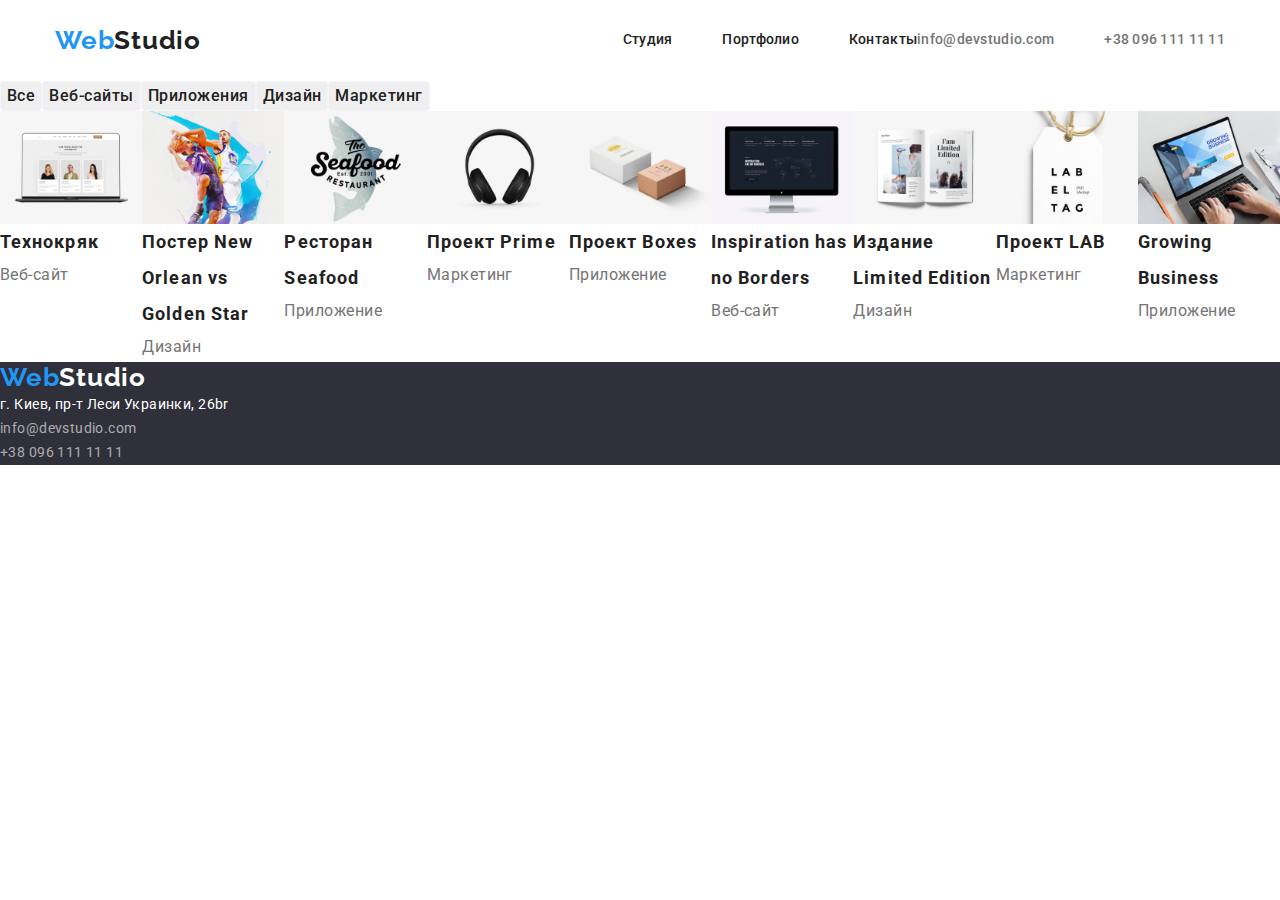
==== portfolio.html @ 3c3dd0c7 "Добавляет flex-box" ====
<!DOCTYPE html>
<html lang="en">
<head>
  <meta charset="UTF-8">
  <meta name="viewport" content="width=device-width, initial-scale=1.0">
  <title>Portfolio</title>
  <link rel="stylesheet" href="https://cdnjs.cloudflare.com/ajax/libs/modern-normalize/1.0.0/modern-normalize.min.css" integrity="sha512-ISS7cAi1PEhQ8jnbJpJZMd29NlhNj4AWYyLOSp2CE/CsHxTCu+r+t0D2yoJudVrd0/8fTVPUVDzY5Tvli75u/g==" crossorigin="anonymous" />
  <link rel="preconnect" href="https://fonts.gstatic.com">
  <link href="https://fonts.googleapis.com/css2?family=Raleway:wght@700&family=Roboto:wght@400;500;700;900&display=swap" rel="stylesheet">
  <link rel="stylesheet" href="./CSS/styles.css">
</head>
<body>

  <!-- Шапка сайта -->
  <header class="header">
    <div class="container header-container">
      <a class="header-logo" href="./index.html"><span class="web">Web</span>Studio</a>
      <div class="nav-container">
        <nav class="nav">
          <ul class="nav-list">
            <li class="nav-item">
              <a class="link" href="./index.html">Студия</a>
            </li>
            <li class="nav-item">
              <a class="link" href="./portfolio.html">Портфолио</a>
            </li>
            <li class="nav-item">
              <a class="link" href="#">Контакты</a>
            </li>
          </ul>
        </nav>
        <ul class="nav-list">
          <li class="nav-item">
            <a class="link-mail" href="mailto:info@devstudio.com">info@devstudio.com</a>
          </li>
          <li class="nav-item">
            <a class="link-phone" href="tel:+380961111111">+38 096 111 11 11</a>
          </li>
        </ul>
      </div> 
    </div>
  </header>
  <main>

    <!-- Коллекция -->
    <section class="main-container">
      <div>
        <h1 class="visually-hidden">Коллекция</h1>
        <ul class="buttons-filter">
            <li>
              <button class="btn-filter" type="button">Все</button>
            </li>
            <li>
              <button class="btn-filter" type="button">Веб-сайты</button>
            </li>
            <li>
              <button class="btn-filter" type="button">Приложения</button>
            </li>
            <li>
              <button class="btn-filter" type="button">Дизайн</button>
            </li>
            <li>
              <button class="btn-filter" type="button">Маркетинг</button>
          </li>
        </ul>
      </div>
      <div>  
        <ul class="portfolio-list">  
          <li class="portfolio-list-item">
            <a href=""></a>
              <img src="./images/portfolio/work/work1.jpg" alt="Технокряк">
              <h2 class="item-title">Технокряк</h2>
              <p class="item-text">Веб-сайт</p>
          </li> 
          <li class="portfolio-list-item">
            <img src="./images/portfolio/work/work2.jpg" alt="Постер New Orlean vs Golden Star">
            <h2 class="item-title">Постер <span lang="en">New Orlean vs Golden Star</span></h2>
            <p class="item-text">Дизайн</p>
          </li>
          <li class="portfolio-list-item">
            <img src="./images/portfolio/work/work3.jpg" alt="Ресторан Seafood">
            <h2 class="item-title">Ресторан <span lang="en">Seafood</span></h2>
            <p class="item-text">Приложение</p>
          </li>
          <li class="portfolio-list-item">
            <img src="./images/portfolio/work/work4.jpg" alt="Проект Prime">
            <h2 class="item-title">Проект <span lang="en">Prime</span></h2>
            <p class="item-text">Маркетинг</p>
          </li>
          <li class="portfolio-list-item">
            <img src="./images/portfolio/work/work5.jpg" alt="Проект Boxes">
            <h2 class="item-title">Проект <span lang="en">Boxes</span></h2>
            <p class="item-text">Приложение</p>
          </li>
          <li class="portfolio-list-item">
            <img src="./images/portfolio/work/work6.jpg" alt="Inspiration has no Borders">
            <h2 class="item-title"><span lang="en"></span>Inspiration has no Borders</h2>
            <p class="item-text">Веб-сайт</p>
          </li>
          <li class="portfolio-list-item">
            <img src="./images/portfolio/work/work7.jpg" alt="Издание Limited Edition">
            <h2 class="item-title">Издание <span lang="en">Limited Edition</span></h2>
            <p class="item-text">Дизайн</p>
          </li>
          <li class="portfolio-list-item">
            <img src="./images/portfolio/work/work8.jpg" alt="Проект LAB">
            <h2 class="item-title">Проект <span lang="en">LAB</span></h2>
            <p class="item-text">Маркетинг</p>
          </li>
          <li class="portfolio-list-item">
            <img src="./images/portfolio/work/work9.jpg" alt="Growing Business">
            <h2 class="item-title"><span lang="en">Growing Business</span></h2>
            <p class="item-text">Приложение</p>
          </li>
        </ul>
      </div>
    </section>
  </main>

  <!-- Футер -->
  <footer class="footer">
    <a class="footer-logo" href="./index.html">
      <span class="web">Web</span><span class="logo-white">Studio</span></a>
    <address class="address">
      г. Киев, пр-т Леси Украинки, 26br <br />
      <a class="footer-link" href="mailto:info@devstudio.com">info@devstudio.com</a><br />
      <a class="footer-link" href="tel:+380961111111">+38 096 111 11 11</a>
    </address>
  </footer>
  </body>
</html>
---- CSS/styles.css ----
:root {
  --primary-text-color: #212121; 
  --secondary-text-color: #757575;
  --primary-white-color: #ffffff;
  --secondary-black-color: #2F303A;
  --accent-color: #2196F3;
}

html {
  box-sizing: border-box;
}

*,
*::before,
*::after {
  box-sizing: inherit;
}

h1,
h2,
h3,
h4,
h5,
h6,
p {
  margin-top: 0;
  margin-bottom: 0;
}

body {
  color: var(--primary-text-color);
  background-color: var(--primary-white-color);
  font-family: 'Roboto', sans-serif;
  margin: 0;
}


a {
  text-decoration: none;
  color: var(--secondary-text-color);
}

address {
  font-style: inherit;
}

ul {
  margin-top: 0;
  margin-bottom: 0;
  padding: 0;
  list-style-type: none;
}

img {
  display: block;
  max-width: 100%;
  height: auto;
}

.visually-hidden {
  position: absolute !important;
  clip: rect(1px 1px 1px 1px);
  clip: rect(1px, 1px, 1px, 1px);
  padding: 0 !important;
  border: 0 !important;
  height: 1px !important;
  width: 1px !important;
  overflow: hidden;
}

.container {
  width: 1200px;
  padding-left: 15px;
  padding-right: 15px;
  margin: 0 auto;
}

.section {
  padding-top: 94px;
  padding-bottom: 94px;
}



/* Header (Шапка) */

.header-container {
  display: flex;
  justify-content: space-between;
}

.header-logo {
  margin: 25px 93px 25px 0px;
  font-weight: 700;
  font-size: 26px;
  line-height: 1.19;
  letter-spacing: 0.03em;
  color: var(--primary-text-color);
  font-family: 'Raleway', sans-serif;
}

.web {
  color: var(--accent-color);
}

.nav-container {
  display: flex;
  align-items: center;
}

.nav-list.menu {
  margin-right: 332px;
}

.nav-list {
  display: flex;
  font-weight: 500;
  font-size: 14px;
  line-height: 1.14;
  letter-spacing: 0.02em;
  list-style: none;
  text-decoration: none;
}

.nav-item:not(:last-child) {
  margin-right: 50px;
}

.nav-item .link {
  color: var(--primary-text-color);
}

.nav-list .link:hover,
.nav-list .link:focus {
  color: var(--accent-color);
}

.nav-list .link-mail:hover,
.nav-list .link-mail:focus {
  color: var(--accent-color);
}

.nav-list .link-phone:hover,
.nav-list .link-phone:focus {
  color: var(--accent-color);
}

/* Hero (Герой) */

.hero {
  background-color: var(--secondary-black-color);
}

.hero-title {
  font-weight: 900;
  font-size: 44px;
  line-height: 1.36;
  letter-spacing: 0.06em;
  color: #FFFFFF;
  text-transform: uppercase;
}

.button {
  width: 200px;
  height: 50px;
  background: #2196F3;
  border: 1px solid var(--accent-color);
  border-radius: 4px;
  color: #ffffff;
  font-family: 'Roboto', sans-serif;
}
 

/* Features (Особенности) */

.features-list {
  list-style: none;
  display: flex;
}

.features-item {
  font-weight: 700;
  font-size: 14px;
  line-height: 1.14;
  letter-spacing: 0.03em;
  color: var(--primary-text-color);
  text-transform: uppercase;
}

.features-text {
  font-weight: 400;
  font-size: 14px;
  line-height: 1.71;
  letter-spacing: 0.03em;
  color: var(--secondary-text-color);
}

/* Advantage (Преимущества) */

.advantages-title {
  font-weight: 700;
  font-size: 36px;
  line-height: 1.16;
  letter-spacing: 0.03em;
  color: var(--primary-text-color)
}

.advantages-list {
  list-style: none;
  display: flex;
}

/* Team (Команда) */

.team-list {
  display: flex;
}

.team-title {
  font-weight: 700;
  font-size: 36px;
  line-height: 1.16;
  letter-spacing: 0.03em;
  color: var(--primary-text-color)
}

.photo-title {
  font-weight: 500;
  font-size: 16px;
  line-height: 1.19;
  letter-spacing: 0.03em;
  color: var(--primary-text-color);
}

.photo-text {
  font-weight: 400;
  font-size: 16px;
  line-height: 1.19;
  letter-spacing: 0.03em;
  color: var(--secondary-text-color)
}

.team-list {
  list-style: none;
}

.team {
  background-color: #F5F4FA;
}

/* footer (Подвал) */

.footer-logo {
  font-weight: 700;
  font-size: 26px;
  line-height: 1.19;
  letter-spacing: 0.03em;
  font-family: 'Raleway', sans-serif;
}

.footer {
  background-color: var(--secondary-black-color);
}

.web {
  color: var(--accent-color);
}

.logo-white {
  color: #ffffff;
}

.address {
font-weight: 400;
font-size: 14px;
line-height: 1.71;
letter-spacing: 0.03em;
color: #FFFFFF;
}

.footer-link {
color: rgba(255, 255, 255, 0.6);
}

/* Portfolio */

.main-container {
list-style: none;
}

.buttons-filter {
  display: flex;
}

.btn-filter {
  font-weight: 500;
  font-size: 16px;
  line-height: 1.6;
  letter-spacing: 0.03em;
  font-family: inherit;
  color: var(--primary-text-color);
  border: 1px solid #F5F4FA;
  border-radius: 4px;
  font-family: 'Roboto', sans-serif;
}


.btn-filter:hover,
.btn-filter:focus {
  background-color: var(--accent-color);
}

/* Карточки портфолио */

.portfolio-list {
  display: flex;
}

.item-title {
  font-weight: 700;
  font-size: 18px;
  line-height: 2;
  letter-spacing: 0.06em;
  color:var(--primary-text-color)
  }

  .item-text {
    font-weight: 400;
    font-size: 16px;
    line-height: 1.9;
    letter-spacing: 0.03em;
    color: #757575;

  }
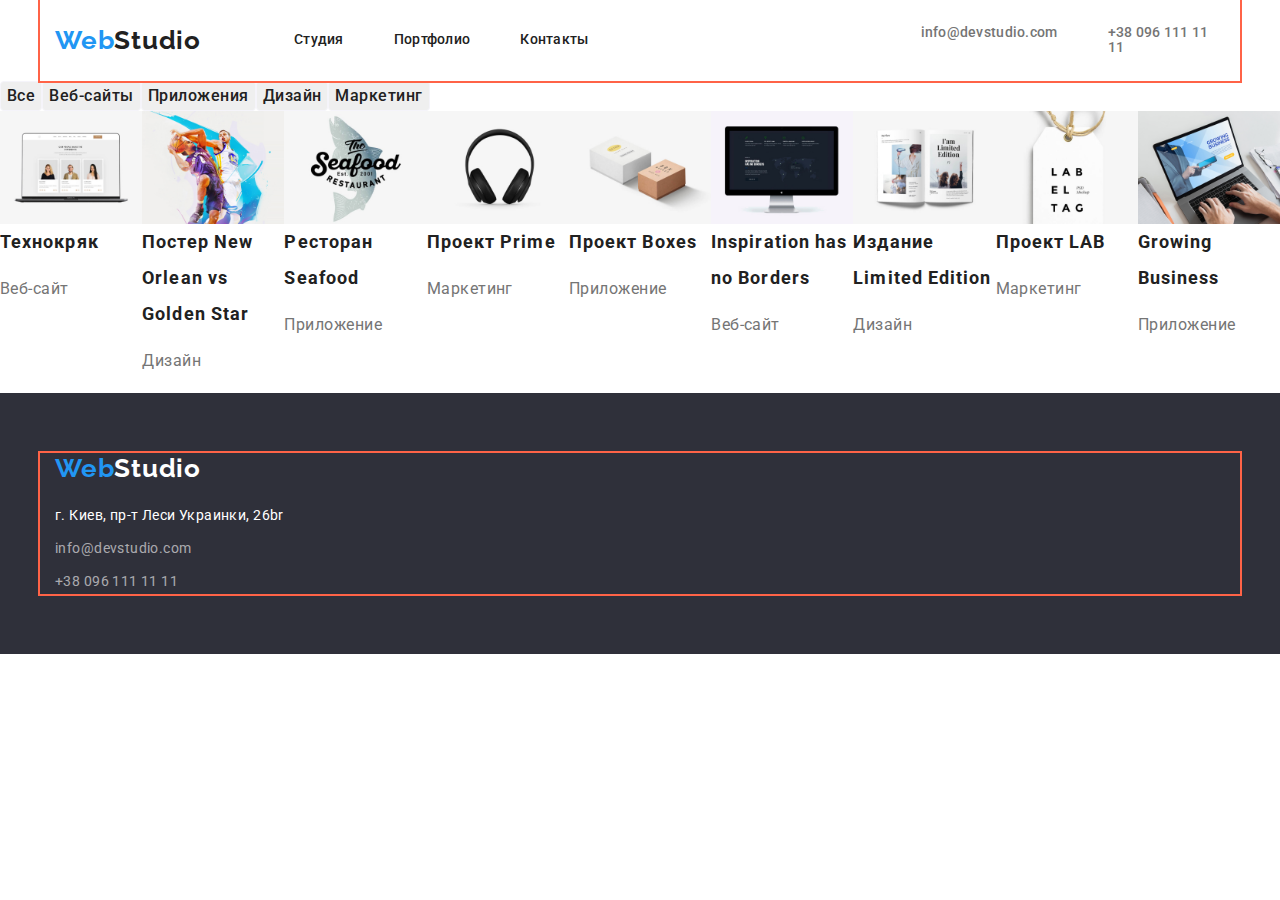
==== commit 100d65aa: "Добавляет стили Studio" ====
--- a/portfolio.html
+++ b/portfolio.html
@@ -14,10 +14,10 @@
   <!-- Шапка сайта -->
   <header class="header">
     <div class="container header-container">
-      <a class="header-logo" href="./index.html"><span class="web">Web</span>Studio</a>
       <div class="nav-container">
+        <a class="header-logo" href="./index.html"><span class="web">Web</span>Studio</a>
         <nav class="nav">
-          <ul class="nav-list">
+          <ul class="nav-list menu">
             <li class="nav-item">
               <a class="link" href="./index.html">Студия</a>
             </li>
@@ -37,7 +37,7 @@
             <a class="link-phone" href="tel:+380961111111">+38 096 111 11 11</a>
           </li>
         </ul>
-      </div> 
+      </div>
     </div>
   </header>
   <main>
@@ -119,13 +119,16 @@
 
   <!-- Футер -->
   <footer class="footer">
-    <a class="footer-logo" href="./index.html">
-      <span class="web">Web</span><span class="logo-white">Studio</span></a>
-    <address class="address">
-      г. Киев, пр-т Леси Украинки, 26br <br />
-      <a class="footer-link" href="mailto:info@devstudio.com">info@devstudio.com</a><br />
-      <a class="footer-link" href="tel:+380961111111">+38 096 111 11 11</a>
-    </address>
+    <div class="container footer-container">
+      <a class="footer-logo" href="./index.html">
+        <span class="web">Web</span><span class="logo-white">Studio</span>
+      </a>
+      <address class="address">
+        г. Киев, пр-т Леси Украинки, 26br <br />
+        <a class="footer-link" href="mailto:info@devstudio.com">info@devstudio.com</a><br />
+        <a class="footer-link" href="tel:+380961111111">+38 096 111 11 11</a>
+      </address>
+    </div>
   </footer>
   </body>
 </html>--- a/CSS/styles.css
+++ b/CSS/styles.css
@@ -24,7 +24,6 @@
 h6,
 p {
   margin-top: 0;
-  margin-bottom: 0;
 }
 
 body {
@@ -72,15 +71,18 @@
   width: 1200px;
   padding-left: 15px;
   padding-right: 15px;
-  margin: 0 auto;
+  margin-right: auto;
+  margin-left: auto;
+  align-content: center;
+  vertical-align: baseline;
+  outline: 2px solid tomato;
 }
 
 .section {
   padding-top: 94px;
   padding-bottom: 94px;
-}
-
-
+  outline: 2px solid tomato;
+}
 
 /* Header (Шапка) */
 
@@ -149,9 +151,12 @@
 
 .hero {
   background-color: var(--secondary-black-color);
+  text-align: center;
+  padding: 200px 0;
 }
 
 .hero-title {
+  margin-bottom: 30px;
   font-weight: 900;
   font-size: 44px;
   line-height: 1.36;
@@ -163,22 +168,44 @@
 .button {
   width: 200px;
   height: 50px;
+  font-weight: 700;
+  font-size: 16px;
+  line-height: 1.88;
+  letter-spacing: 0.06em;
   background: #2196F3;
   border: 1px solid var(--accent-color);
   border-radius: 4px;
   color: #ffffff;
   font-family: 'Roboto', sans-serif;
+  cursor: pointer;
+  align-items: center;
+  text-align: center;
+  justify-content: center;
 }
  
 
 /* Features (Особенности) */
 
+.section-features {
+  padding-bottom: 0;
+}
+
 .features-list {
   list-style: none;
   display: flex;
 }
 
 .features-item {
+  width: calc((100% - 90px) / 4);
+}
+
+.features-item:not(:last-child) {
+  margin-right: 30px;
+}
+
+
+.features-title-item {
+  margin-bottom: 10px;
   font-weight: 700;
   font-size: 14px;
   line-height: 1.14;
@@ -197,17 +224,31 @@
 
 /* Advantage (Преимущества) */
 
+.section.section-advantages {
+  margin-top: 0px;
+}
+
 .advantages-title {
+  margin-bottom: 50px;
   font-weight: 700;
   font-size: 36px;
   line-height: 1.16;
   letter-spacing: 0.03em;
-  color: var(--primary-text-color)
+  color: var(--primary-text-color);
+  text-align: center;
 }
 
 .advantages-list {
-  list-style: none;
-  display: flex;
+  display: flex;
+  list-style: none;
+}
+
+.advantages-item {
+width: calc((100% - 60px) / 3);
+}
+
+.advantages-item:not(:last-child) {
+  margin-right: 30px;
 }
 
 /* Team (Команда) */
@@ -216,41 +257,67 @@
   display: flex;
 }
 
+.team-item {
+  width: calc((100% - 90px) / 4);
+  background: #FFFFFF;
+  box-shadow: 0px 1px 3px rgba(0, 0, 0, 0.12), 0px 1px 1px rgba(0, 0, 0, 0.14), 0px 2px 1px rgba(0, 0, 0, 0.2);
+  border-radius: 0px 0px 4px 4px;
+}
+
+.team-item:not(:last-child) {
+  margin-right: 30px;
+}
+
 .team-title {
+  margin-bottom: 50px;
   font-weight: 700;
   font-size: 36px;
   line-height: 1.16;
   letter-spacing: 0.03em;
-  color: var(--primary-text-color)
+  color: var(--primary-text-color);
+  text-align: center;
 }
 
 .photo-title {
+  margin-top: 30px;
+  margin-bottom: 10px;
   font-weight: 500;
   font-size: 16px;
   line-height: 1.19;
   letter-spacing: 0.03em;
   color: var(--primary-text-color);
+  text-align: center;
 }
 
 .photo-text {
+  margin-bottom: 30px;
   font-weight: 400;
   font-size: 16px;
   line-height: 1.19;
   letter-spacing: 0.03em;
-  color: var(--secondary-text-color)
+  color: var(--secondary-text-color);
+  text-align: center;
 }
 
 .team-list {
   list-style: none;
 }
 
-.team {
+.section-team {
   background-color: #F5F4FA;
 }
 
 /* footer (Подвал) */
 
+.footer {
+  padding-top: 60px;
+  padding-bottom: 60px;
+  background-color: var(--secondary-black-color);
+}
+
 .footer-logo {
+  display: inline-block;
+  margin-bottom: 20px;
   font-weight: 700;
   font-size: 26px;
   line-height: 1.19;
@@ -258,10 +325,6 @@
   font-family: 'Raleway', sans-serif;
 }
 
-.footer {
-  background-color: var(--secondary-black-color);
-}
-
 .web {
   color: var(--accent-color);
 }
@@ -271,21 +334,23 @@
 }
 
 .address {
-font-weight: 400;
-font-size: 14px;
-line-height: 1.71;
-letter-spacing: 0.03em;
-color: #FFFFFF;
+  font-weight: 400;
+  font-size: 14px;
+  line-height: 1.71;
+  letter-spacing: 0.03em;
+  color: #FFFFFF;
 }
 
 .footer-link {
-color: rgba(255, 255, 255, 0.6);
+  display: inline-block;
+  margin-top: 9px; 
+  color: rgba(255, 255, 255, 0.6);
 }
 
 /* Portfolio */
 
 .main-container {
-list-style: none;
+  list-style: none;
 }
 
 .buttons-filter {
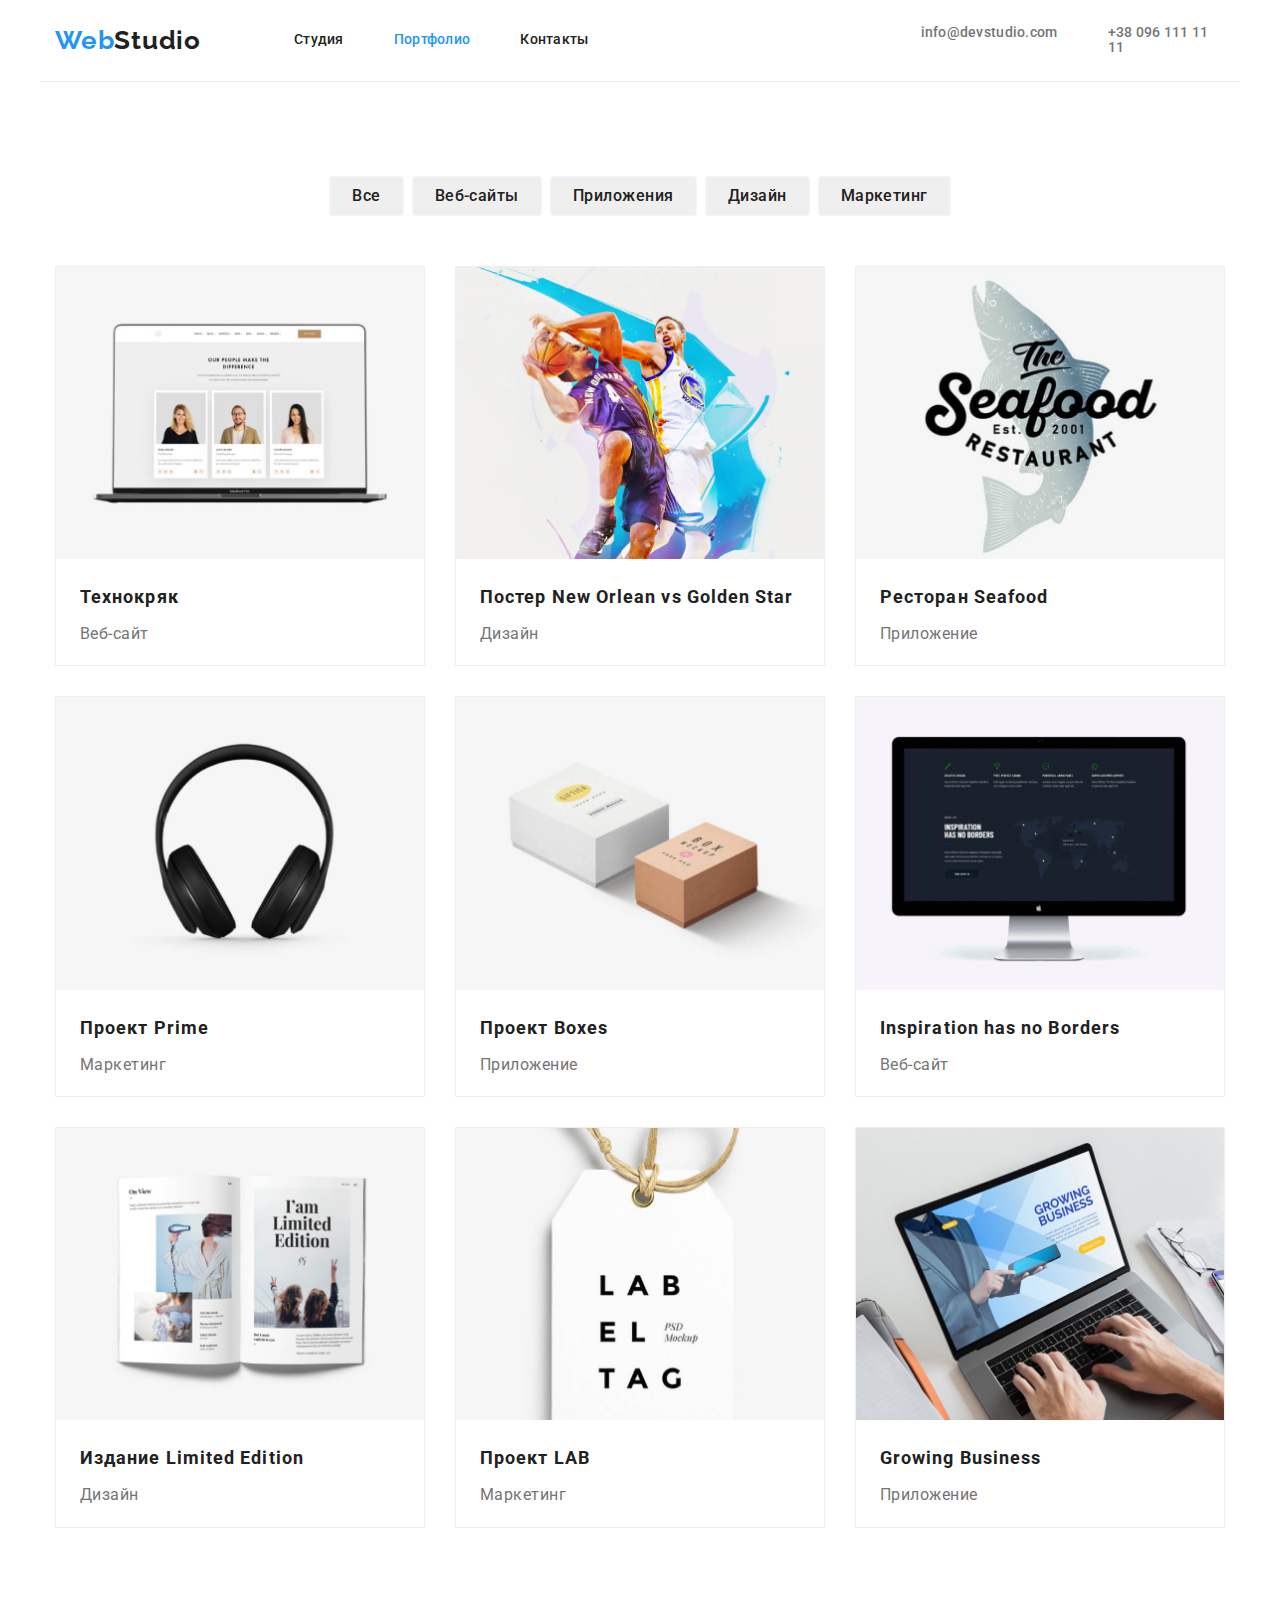
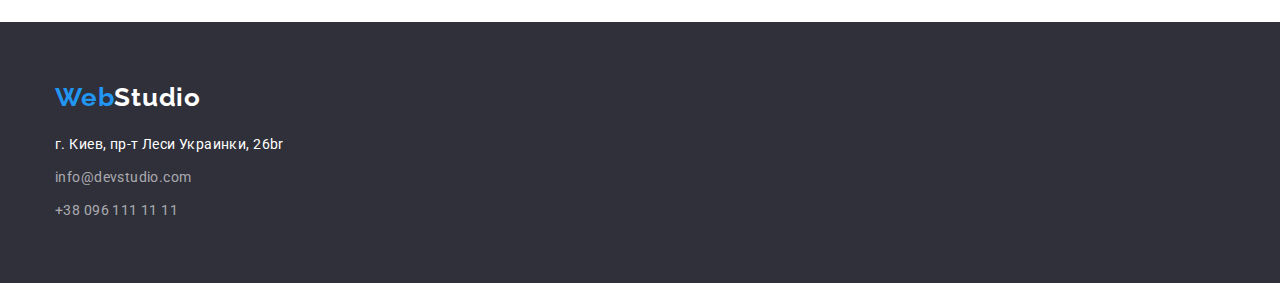
==== commit 0e35f8b7: "Добавляет стили в Studio и Portfolio" ====
--- a/portfolio.html
+++ b/portfolio.html
@@ -1,134 +1,173 @@
 <!DOCTYPE html>
 <html lang="en">
-<head>
-  <meta charset="UTF-8">
-  <meta name="viewport" content="width=device-width, initial-scale=1.0">
-  <title>Portfolio</title>
-  <link rel="stylesheet" href="https://cdnjs.cloudflare.com/ajax/libs/modern-normalize/1.0.0/modern-normalize.min.css" integrity="sha512-ISS7cAi1PEhQ8jnbJpJZMd29NlhNj4AWYyLOSp2CE/CsHxTCu+r+t0D2yoJudVrd0/8fTVPUVDzY5Tvli75u/g==" crossorigin="anonymous" />
-  <link rel="preconnect" href="https://fonts.gstatic.com">
-  <link href="https://fonts.googleapis.com/css2?family=Raleway:wght@700&family=Roboto:wght@400;500;700;900&display=swap" rel="stylesheet">
-  <link rel="stylesheet" href="./CSS/styles.css">
-</head>
-<body>
-
-  <!-- Шапка сайта -->
-  <header class="header">
-    <div class="container header-container">
-      <div class="nav-container">
-        <a class="header-logo" href="./index.html"><span class="web">Web</span>Studio</a>
-        <nav class="nav">
-          <ul class="nav-list menu">
+  <head>
+    <meta charset="UTF-8" />
+    <meta name="viewport" content="width=device-width, initial-scale=1.0" />
+    <title>Portfolio</title>
+    <link
+      rel="stylesheet"
+      href="https://cdnjs.cloudflare.com/ajax/libs/modern-normalize/1.0.0/modern-normalize.min.css"
+      integrity="sha512-ISS7cAi1PEhQ8jnbJpJZMd29NlhNj4AWYyLOSp2CE/CsHxTCu+r+t0D2yoJudVrd0/8fTVPUVDzY5Tvli75u/g=="
+      crossorigin="anonymous"
+    />
+    <link rel="preconnect" href="https://fonts.gstatic.com" />
+    <link
+      href="https://fonts.googleapis.com/css2?family=Raleway:wght@700&family=Roboto:wght@400;500;700;900&display=swap"
+      rel="stylesheet"
+    />
+    <link rel="stylesheet" href="./CSS/styles.css" />
+  </head>
+  <body>
+    <!-- Шапка сайта -->
+    <header class="header">
+      <div class="container header-container">
+        <div class="nav-container">
+          <a class="header-logo" href="./index.html"
+            ><span class="web">Web</span>Studio</a
+          >
+          <nav class="nav">
+            <ul class="nav-list menu">
+              <li class="nav-item">
+                <a class="link" href="./index.html">Студия</a>
+              </li>
+              <li class="nav-item">
+                <a class="link current" href="./portfolio.html">Портфолио</a>
+              </li>
+              <li class="nav-item">
+                <a class="link" href="#">Контакты</a>
+              </li>
+            </ul>
+          </nav>
+          <ul class="nav-list">
             <li class="nav-item">
-              <a class="link" href="./index.html">Студия</a>
+              <a class="link-mail" href="mailto:info@devstudio.com"
+                >info@devstudio.com</a
+              >
             </li>
             <li class="nav-item">
-              <a class="link" href="./portfolio.html">Портфолио</a>
-            </li>
-            <li class="nav-item">
-              <a class="link" href="#">Контакты</a>
+              <a class="link-phone" href="tel:+380961111111"
+                >+38 096 111 11 11</a
+              >
             </li>
           </ul>
-        </nav>
-        <ul class="nav-list">
-          <li class="nav-item">
-            <a class="link-mail" href="mailto:info@devstudio.com">info@devstudio.com</a>
-          </li>
-          <li class="nav-item">
-            <a class="link-phone" href="tel:+380961111111">+38 096 111 11 11</a>
-          </li>
-        </ul>
+        </div>
       </div>
-    </div>
-  </header>
-  <main>
-
-    <!-- Коллекция -->
-    <section class="main-container">
-      <div>
-        <h1 class="visually-hidden">Коллекция</h1>
-        <ul class="buttons-filter">
-            <li>
-              <button class="btn-filter" type="button">Все</button>
+    </header>
+    <main>
+      <!-- Коллекция -->
+      <section class="section">
+        <div class="container filter-container">
+          <h1 class="visually-hidden">Коллекция</h1>
+          <ul class="buttons-filter-list">
+            <li class="filter-item">
+              <button type="button" class="button-filter">Все</button>
             </li>
-            <li>
-              <button class="btn-filter" type="button">Веб-сайты</button>
+            <li class="filter-item">
+              <button type="button" class="button-filter">Веб-сайты</button>
             </li>
-            <li>
-              <button class="btn-filter" type="button">Приложения</button>
+            <li class="filter-item">
+              <button type="button" class="button-filter">Приложения</button>
             </li>
-            <li>
-              <button class="btn-filter" type="button">Дизайн</button>
+            <li class="filter-item">
+              <button type="button" class="button-filter">Дизайн</button>
             </li>
-            <li>
-              <button class="btn-filter" type="button">Маркетинг</button>
-          </li>
-        </ul>
-      </div>
-      <div>  
-        <ul class="portfolio-list">  
-          <li class="portfolio-list-item">
-            <a href=""></a>
-              <img src="./images/portfolio/work/work1.jpg" alt="Технокряк">
+            <li class="filter-item">
+              <button type="button" class="button-filter">Маркетинг</button>
+            </li>
+          </ul>
+        </div>
+        <div class="container portfolio-container">
+          <ul class="portfolio-list">
+            <li class="portfolio-list-item">
+              <a href=""></a>
+              <img src="./images/portfolio/work/work1.jpg" alt="Технокряк" />
               <h2 class="item-title">Технокряк</h2>
               <p class="item-text">Веб-сайт</p>
-          </li> 
-          <li class="portfolio-list-item">
-            <img src="./images/portfolio/work/work2.jpg" alt="Постер New Orlean vs Golden Star">
-            <h2 class="item-title">Постер <span lang="en">New Orlean vs Golden Star</span></h2>
-            <p class="item-text">Дизайн</p>
-          </li>
-          <li class="portfolio-list-item">
-            <img src="./images/portfolio/work/work3.jpg" alt="Ресторан Seafood">
-            <h2 class="item-title">Ресторан <span lang="en">Seafood</span></h2>
-            <p class="item-text">Приложение</p>
-          </li>
-          <li class="portfolio-list-item">
-            <img src="./images/portfolio/work/work4.jpg" alt="Проект Prime">
-            <h2 class="item-title">Проект <span lang="en">Prime</span></h2>
-            <p class="item-text">Маркетинг</p>
-          </li>
-          <li class="portfolio-list-item">
-            <img src="./images/portfolio/work/work5.jpg" alt="Проект Boxes">
-            <h2 class="item-title">Проект <span lang="en">Boxes</span></h2>
-            <p class="item-text">Приложение</p>
-          </li>
-          <li class="portfolio-list-item">
-            <img src="./images/portfolio/work/work6.jpg" alt="Inspiration has no Borders">
-            <h2 class="item-title"><span lang="en"></span>Inspiration has no Borders</h2>
-            <p class="item-text">Веб-сайт</p>
-          </li>
-          <li class="portfolio-list-item">
-            <img src="./images/portfolio/work/work7.jpg" alt="Издание Limited Edition">
-            <h2 class="item-title">Издание <span lang="en">Limited Edition</span></h2>
-            <p class="item-text">Дизайн</p>
-          </li>
-          <li class="portfolio-list-item">
-            <img src="./images/portfolio/work/work8.jpg" alt="Проект LAB">
-            <h2 class="item-title">Проект <span lang="en">LAB</span></h2>
-            <p class="item-text">Маркетинг</p>
-          </li>
-          <li class="portfolio-list-item">
-            <img src="./images/portfolio/work/work9.jpg" alt="Growing Business">
-            <h2 class="item-title"><span lang="en">Growing Business</span></h2>
-            <p class="item-text">Приложение</p>
-          </li>
-        </ul>
+            </li>
+            <li class="portfolio-list-item">
+              <img
+                src="./images/portfolio/work/work2.jpg"
+                alt="Постер New Orlean vs Golden Star"
+              />
+              <h2 class="item-title">
+                Постер <span lang="en">New Orlean vs Golden Star</span>
+              </h2>
+              <p class="item-text">Дизайн</p>
+            </li>
+            <li class="portfolio-list-item">
+              <img
+                src="./images/portfolio/work/work3.jpg"
+                alt="Ресторан Seafood"
+              />
+              <h2 class="item-title">
+                Ресторан <span lang="en">Seafood</span>
+              </h2>
+              <p class="item-text">Приложение</p>
+            </li>
+            <li class="portfolio-list-item">
+              <img src="./images/portfolio/work/work4.jpg" alt="Проект Prime" />
+              <h2 class="item-title">Проект <span lang="en">Prime</span></h2>
+              <p class="item-text">Маркетинг</p>
+            </li>
+            <li class="portfolio-list-item">
+              <img src="./images/portfolio/work/work5.jpg" alt="Проект Boxes" />
+              <h2 class="item-title">Проект <span lang="en">Boxes</span></h2>
+              <p class="item-text">Приложение</p>
+            </li>
+            <li class="portfolio-list-item">
+              <img
+                src="./images/portfolio/work/work6.jpg"
+                alt="Inspiration has no Borders"
+              />
+              <h2 class="item-title">
+                <span lang="en"></span>Inspiration has no Borders
+              </h2>
+              <p class="item-text">Веб-сайт</p>
+            </li>
+            <li class="portfolio-list-item">
+              <img
+                src="./images/portfolio/work/work7.jpg"
+                alt="Издание Limited Edition"
+              />
+              <h2 class="item-title">
+                Издание <span lang="en">Limited Edition</span>
+              </h2>
+              <p class="item-text">Дизайн</p>
+            </li>
+            <li class="portfolio-list-item">
+              <img src="./images/portfolio/work/work8.jpg" alt="Проект LAB" />
+              <h2 class="item-title">Проект <span lang="en">LAB</span></h2>
+              <p class="item-text">Маркетинг</p>
+            </li>
+            <li class="portfolio-list-item">
+              <img
+                src="./images/portfolio/work/work9.jpg"
+                alt="Growing Business"
+              />
+              <h2 class="item-title">
+                <span lang="en">Growing Business</span>
+              </h2>
+              <p class="item-text">Приложение</p>
+            </li>
+          </ul>
+        </div>
+      </section>
+    </main>
+
+    <!-- Футер -->
+    <footer class="footer">
+      <div class="container footer-container">
+        <a class="footer-logo" href="./index.html">
+          <span class="web">Web</span><span class="logo-white">Studio</span>
+        </a>
+        <address class="address">
+          г. Киев, пр-т Леси Украинки, 26br <br />
+          <a class="footer-link" href="mailto:info@devstudio.com"
+            >info@devstudio.com</a
+          ><br />
+          <a class="footer-link" href="tel:+380961111111">+38 096 111 11 11</a>
+        </address>
       </div>
-    </section>
-  </main>
-
-  <!-- Футер -->
-  <footer class="footer">
-    <div class="container footer-container">
-      <a class="footer-logo" href="./index.html">
-        <span class="web">Web</span><span class="logo-white">Studio</span>
-      </a>
-      <address class="address">
-        г. Киев, пр-т Леси Украинки, 26br <br />
-        <a class="footer-link" href="mailto:info@devstudio.com">info@devstudio.com</a><br />
-        <a class="footer-link" href="tel:+380961111111">+38 096 111 11 11</a>
-      </address>
-    </div>
-  </footer>
+    </footer>
   </body>
-</html>+</html>
--- a/CSS/styles.css
+++ b/CSS/styles.css
@@ -1,9 +1,9 @@
 :root {
-  --primary-text-color: #212121; 
+  --primary-text-color: #212121;
   --secondary-text-color: #757575;
   --primary-white-color: #ffffff;
-  --secondary-black-color: #2F303A;
-  --accent-color: #2196F3;
+  --secondary-black-color: #2f303a;
+  --accent-color: #2196f3;
 }
 
 html {
@@ -29,10 +29,9 @@
 body {
   color: var(--primary-text-color);
   background-color: var(--primary-white-color);
-  font-family: 'Roboto', sans-serif;
+  font-family: "Roboto", sans-serif;
   margin: 0;
 }
-
 
 a {
   text-decoration: none;
@@ -75,13 +74,11 @@
   margin-left: auto;
   align-content: center;
   vertical-align: baseline;
-  outline: 2px solid tomato;
 }
 
 .section {
   padding-top: 94px;
   padding-bottom: 94px;
-  outline: 2px solid tomato;
 }
 
 /* Header (Шапка) */
@@ -89,6 +86,7 @@
 .header-container {
   display: flex;
   justify-content: space-between;
+  border-bottom:  1px solid #ECECEC;
 }
 
 .header-logo {
@@ -98,7 +96,7 @@
   line-height: 1.19;
   letter-spacing: 0.03em;
   color: var(--primary-text-color);
-  font-family: 'Raleway', sans-serif;
+  font-family: "Raleway", sans-serif;
 }
 
 .web {
@@ -122,6 +120,7 @@
   letter-spacing: 0.02em;
   list-style: none;
   text-decoration: none;
+  currentColor: var(--accent-color);
 }
 
 .nav-item:not(:last-child) {
@@ -144,6 +143,10 @@
 
 .nav-list .link-phone:hover,
 .nav-list .link-phone:focus {
+  color: var(--accent-color);
+}
+
+.nav-list .link.current {
   color: var(--accent-color);
 }
 
@@ -161,7 +164,7 @@
   font-size: 44px;
   line-height: 1.36;
   letter-spacing: 0.06em;
-  color: #FFFFFF;
+  color: #ffffff;
   text-transform: uppercase;
 }
 
@@ -172,17 +175,16 @@
   font-size: 16px;
   line-height: 1.88;
   letter-spacing: 0.06em;
-  background: #2196F3;
+  background: #2196f3;
   border: 1px solid var(--accent-color);
   border-radius: 4px;
   color: #ffffff;
-  font-family: 'Roboto', sans-serif;
+  font-family: "Roboto", sans-serif;
   cursor: pointer;
   align-items: center;
   text-align: center;
   justify-content: center;
 }
- 
 
 /* Features (Особенности) */
 
@@ -202,7 +204,6 @@
 .features-item:not(:last-child) {
   margin-right: 30px;
 }
-
 
 .features-title-item {
   margin-bottom: 10px;
@@ -244,7 +245,7 @@
 }
 
 .advantages-item {
-width: calc((100% - 60px) / 3);
+  width: calc((100% - 60px) / 3);
 }
 
 .advantages-item:not(:last-child) {
@@ -259,8 +260,9 @@
 
 .team-item {
   width: calc((100% - 90px) / 4);
-  background: #FFFFFF;
-  box-shadow: 0px 1px 3px rgba(0, 0, 0, 0.12), 0px 1px 1px rgba(0, 0, 0, 0.14), 0px 2px 1px rgba(0, 0, 0, 0.2);
+  background: #ffffff;
+  box-shadow: 0px 1px 3px rgba(0, 0, 0, 0.12), 0px 1px 1px rgba(0, 0, 0, 0.14),
+    0px 2px 1px rgba(0, 0, 0, 0.2);
   border-radius: 0px 0px 4px 4px;
 }
 
@@ -304,7 +306,7 @@
 }
 
 .section-team {
-  background-color: #F5F4FA;
+  background-color: #f5f4fa;
 }
 
 /* footer (Подвал) */
@@ -322,7 +324,7 @@
   font-size: 26px;
   line-height: 1.19;
   letter-spacing: 0.03em;
-  font-family: 'Raleway', sans-serif;
+  font-family: "Raleway", sans-serif;
 }
 
 .web {
@@ -338,47 +340,81 @@
   font-size: 14px;
   line-height: 1.71;
   letter-spacing: 0.03em;
-  color: #FFFFFF;
+  color: #ffffff;
 }
 
 .footer-link {
   display: inline-block;
-  margin-top: 9px; 
+  margin-top: 9px;
   color: rgba(255, 255, 255, 0.6);
 }
 
 /* Portfolio */
 
-.main-container {
-  list-style: none;
-}
-
-.buttons-filter {
-  display: flex;
-}
-
-.btn-filter {
+ 
+.filter-container{
+  margin-bottom: 50px;
+} 
+
+.buttons-filter-list {
+  display: flex;
+  justify-content: center;
+}
+
+
+.filter-item:not(:last-child) {
+  margin-right: 8px;
+}
+
+.button-filter {
+  display: inline-block;
+  padding: 6px 22px;
   font-weight: 500;
   font-size: 16px;
   line-height: 1.6;
   letter-spacing: 0.03em;
   font-family: inherit;
   color: var(--primary-text-color);
-  border: 1px solid #F5F4FA;
+  border: 1px solid #f5f4fa;
   border-radius: 4px;
-  font-family: 'Roboto', sans-serif;
-}
-
-
-.btn-filter:hover,
-.btn-filter:focus {
+  font-family: "Roboto", sans-serif;
+}
+
+.button-filter:hover,
+.button-filter:focus {
   background-color: var(--accent-color);
+  color: var(--primary-white-color);
 }
 
 /* Карточки портфолио */
 
+.portfolio-container {
+  padding-left: 15px;
+  padding-right: 15px;
+  margin-left: auto;
+  margin-right: auto;
+}
+
 .portfolio-list {
-  display: flex;
+  width: 1200;
+  display: flex;
+  flex-wrap: wrap;
+}
+
+.portfolio-list-item {
+  width: 370px;
+  width: 33.3333%;
+  width: calc((100% - 60px) / 3);
+  margin-right: 30px;
+  border: 1px solid #EEEEEE;
+}
+
+.portfolio-list-item:nth-child(3n) {
+  margin-right: 0;
+}
+
+.portfolio-list-item:nth-child(-n + 6) {
+  margin-bottom: 30px;
 }
 
 .item-title {
@@ -386,14 +422,15 @@
   font-size: 18px;
   line-height: 2;
   letter-spacing: 0.06em;
-  color:var(--primary-text-color)
-  }
-
-  .item-text {
-    font-weight: 400;
-    font-size: 16px;
-    line-height: 1.9;
-    letter-spacing: 0.03em;
-    color: #757575;
-
-  }+  color: var(--primary-text-color);
+  margin: 20px 24px 4px;
+}
+
+.item-text {
+  font-weight: 400;
+  font-size: 16px;
+  line-height: 1.9;
+  letter-spacing: 0.03em;
+  color: #757575;
+  margin-left: 24px;
+}
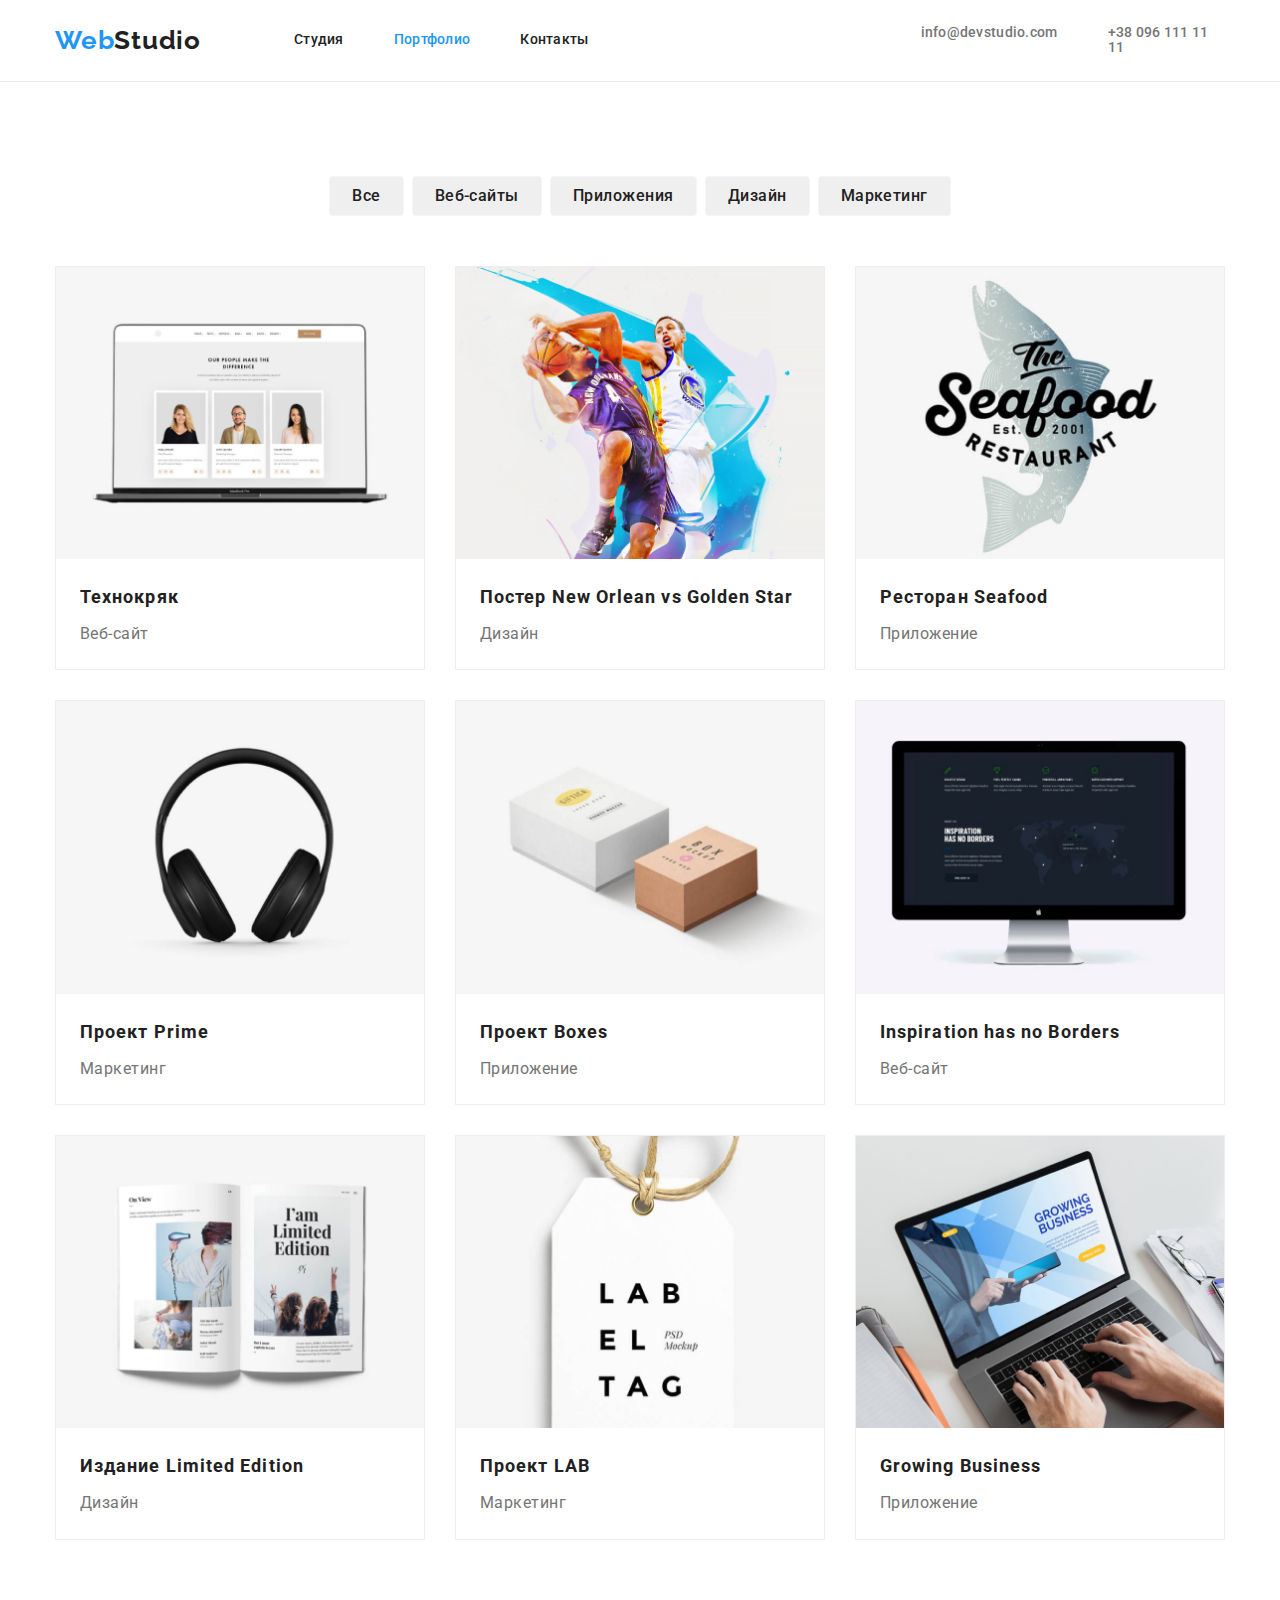
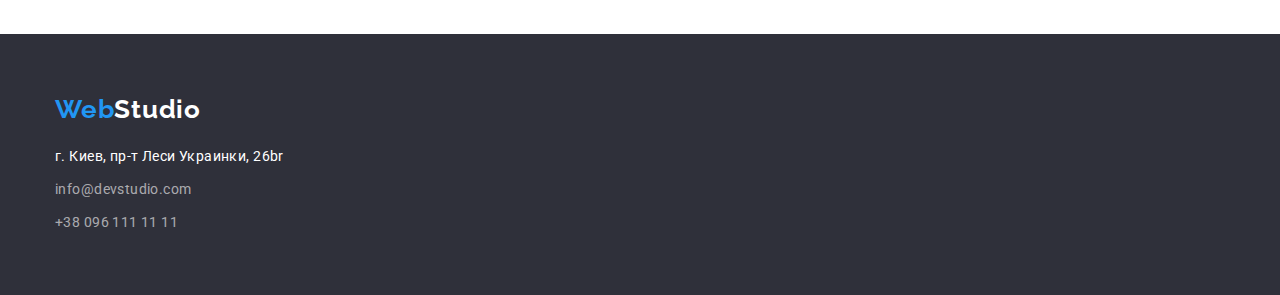
==== commit d5d97999: "Добавляет падинги карточкам портфолио" ====
--- a/portfolio.html
+++ b/portfolio.html
@@ -56,7 +56,7 @@
     <main>
       <!-- Коллекция -->
       <section class="section">
-        <div class="container filter-container">
+        <div class="container portfolio-container">
           <h1 class="visually-hidden">Коллекция</h1>
           <ul class="buttons-filter-list">
             <li class="filter-item">
@@ -75,79 +75,95 @@
               <button type="button" class="button-filter">Маркетинг</button>
             </li>
           </ul>
-        </div>
-        <div class="container portfolio-container">
           <ul class="portfolio-list">
             <li class="portfolio-list-item">
               <a href=""></a>
               <img src="./images/portfolio/work/work1.jpg" alt="Технокряк" />
-              <h2 class="item-title">Технокряк</h2>
-              <p class="item-text">Веб-сайт</p>
+              <div class="portfolio-card-name">
+                <h2 class="item-title">Технокряк</h2>
+                <p class="item-text">Веб-сайт</p>
+              </div>
             </li>
             <li class="portfolio-list-item">
               <img
                 src="./images/portfolio/work/work2.jpg"
                 alt="Постер New Orlean vs Golden Star"
               />
-              <h2 class="item-title">
-                Постер <span lang="en">New Orlean vs Golden Star</span>
-              </h2>
-              <p class="item-text">Дизайн</p>
+              <div class="portfolio-card-name">
+                <h2 class="item-title">
+                  Постер <span lang="en">New Orlean vs Golden Star</span>
+                </h2>
+                <p class="item-text">Дизайн</p>
+              </div>
             </li>
             <li class="portfolio-list-item">
               <img
                 src="./images/portfolio/work/work3.jpg"
                 alt="Ресторан Seafood"
               />
-              <h2 class="item-title">
-                Ресторан <span lang="en">Seafood</span>
-              </h2>
-              <p class="item-text">Приложение</p>
+              <div class="portfolio-card-name">
+                <h2 class="item-title">
+                  Ресторан <span lang="en">Seafood</span>
+                </h2>
+                <p class="item-text">Приложение</p>
+              </div>
             </li>
             <li class="portfolio-list-item">
               <img src="./images/portfolio/work/work4.jpg" alt="Проект Prime" />
-              <h2 class="item-title">Проект <span lang="en">Prime</span></h2>
-              <p class="item-text">Маркетинг</p>
+              <div class="portfolio-card-name">
+                <h2 class="item-title">Проект <span lang="en">Prime</span></h2>
+                <p class="item-text">Маркетинг</p>
+              </div>
             </li>
             <li class="portfolio-list-item">
               <img src="./images/portfolio/work/work5.jpg" alt="Проект Boxes" />
-              <h2 class="item-title">Проект <span lang="en">Boxes</span></h2>
-              <p class="item-text">Приложение</p>
+              <div class="portfolio-card-name">
+                <h2 class="item-title">Проект <span lang="en">Boxes</span></h2>
+                <p class="item-text">Приложение</p>
+              </div>
             </li>
             <li class="portfolio-list-item">
               <img
                 src="./images/portfolio/work/work6.jpg"
                 alt="Inspiration has no Borders"
               />
+             <div class="portfolio-card-name">
               <h2 class="item-title">
-                <span lang="en"></span>Inspiration has no Borders
+              <span lang="en"></span>Inspiration has no Borders
               </h2>
               <p class="item-text">Веб-сайт</p>
+             </div>
             </li>
             <li class="portfolio-list-item">
               <img
                 src="./images/portfolio/work/work7.jpg"
                 alt="Издание Limited Edition"
               />
-              <h2 class="item-title">
-                Издание <span lang="en">Limited Edition</span>
-              </h2>
-              <p class="item-text">Дизайн</p>
+              <div class="portfolio-card-name">
+                <h2 class="item-title">
+                  Издание <span lang="en">Limited Edition</span>
+                </h2>
+                <p class="item-text">Дизайн</p>
+              </div>
             </li>
             <li class="portfolio-list-item">
               <img src="./images/portfolio/work/work8.jpg" alt="Проект LAB" />
-              <h2 class="item-title">Проект <span lang="en">LAB</span></h2>
-              <p class="item-text">Маркетинг</p>
+              <div class="portfolio-card-name">
+                <h2 class="item-title">Проект <span lang="en">LAB</span></h2>
+                <p class="item-text">Маркетинг</p>
+              </div>
             </li>
             <li class="portfolio-list-item">
               <img
                 src="./images/portfolio/work/work9.jpg"
                 alt="Growing Business"
               />
-              <h2 class="item-title">
-                <span lang="en">Growing Business</span>
-              </h2>
-              <p class="item-text">Приложение</p>
+              <div class="portfolio-card-name">
+                <h2 class="item-title">
+                  <span lang="en">Growing Business</span>
+                </h2>
+                <p class="item-text">Приложение</p>
+              </div>
             </li>
           </ul>
         </div>
--- a/CSS/styles.css
+++ b/CSS/styles.css
@@ -83,10 +83,13 @@
 
 /* Header (Шапка) */
 
+.header {
+  border-bottom:  1px solid #ECECEC;
+}
+
 .header-container {
   display: flex;
   justify-content: space-between;
-  border-bottom:  1px solid #ECECEC;
 }
 
 .header-logo {
@@ -120,7 +123,6 @@
   letter-spacing: 0.02em;
   list-style: none;
   text-decoration: none;
-  currentColor: var(--accent-color);
 }
 
 .nav-item:not(:last-child) {
@@ -350,17 +352,13 @@
 }
 
 /* Portfolio */
-
- 
-.filter-container{
+  
+
+.buttons-filter-list {
+  display: flex;
+  justify-content: center;
   margin-bottom: 50px;
-} 
-
-.buttons-filter-list {
-  display: flex;
-  justify-content: center;
-}
-
+}
 
 .filter-item:not(:last-child) {
   margin-right: 8px;
@@ -417,13 +415,18 @@
   margin-bottom: 30px;
 }
 
+.portfolio-card-name {
+  padding: 20px 24px;
+}
+
+
 .item-title {
   font-weight: 700;
   font-size: 18px;
   line-height: 2;
   letter-spacing: 0.06em;
   color: var(--primary-text-color);
-  margin: 20px 24px 4px;
+  margin-bottom: 4px;
 }
 
 .item-text {
@@ -432,5 +435,5 @@
   line-height: 1.9;
   letter-spacing: 0.03em;
   color: #757575;
-  margin-left: 24px;
-}
+  margin: 0;
+}
